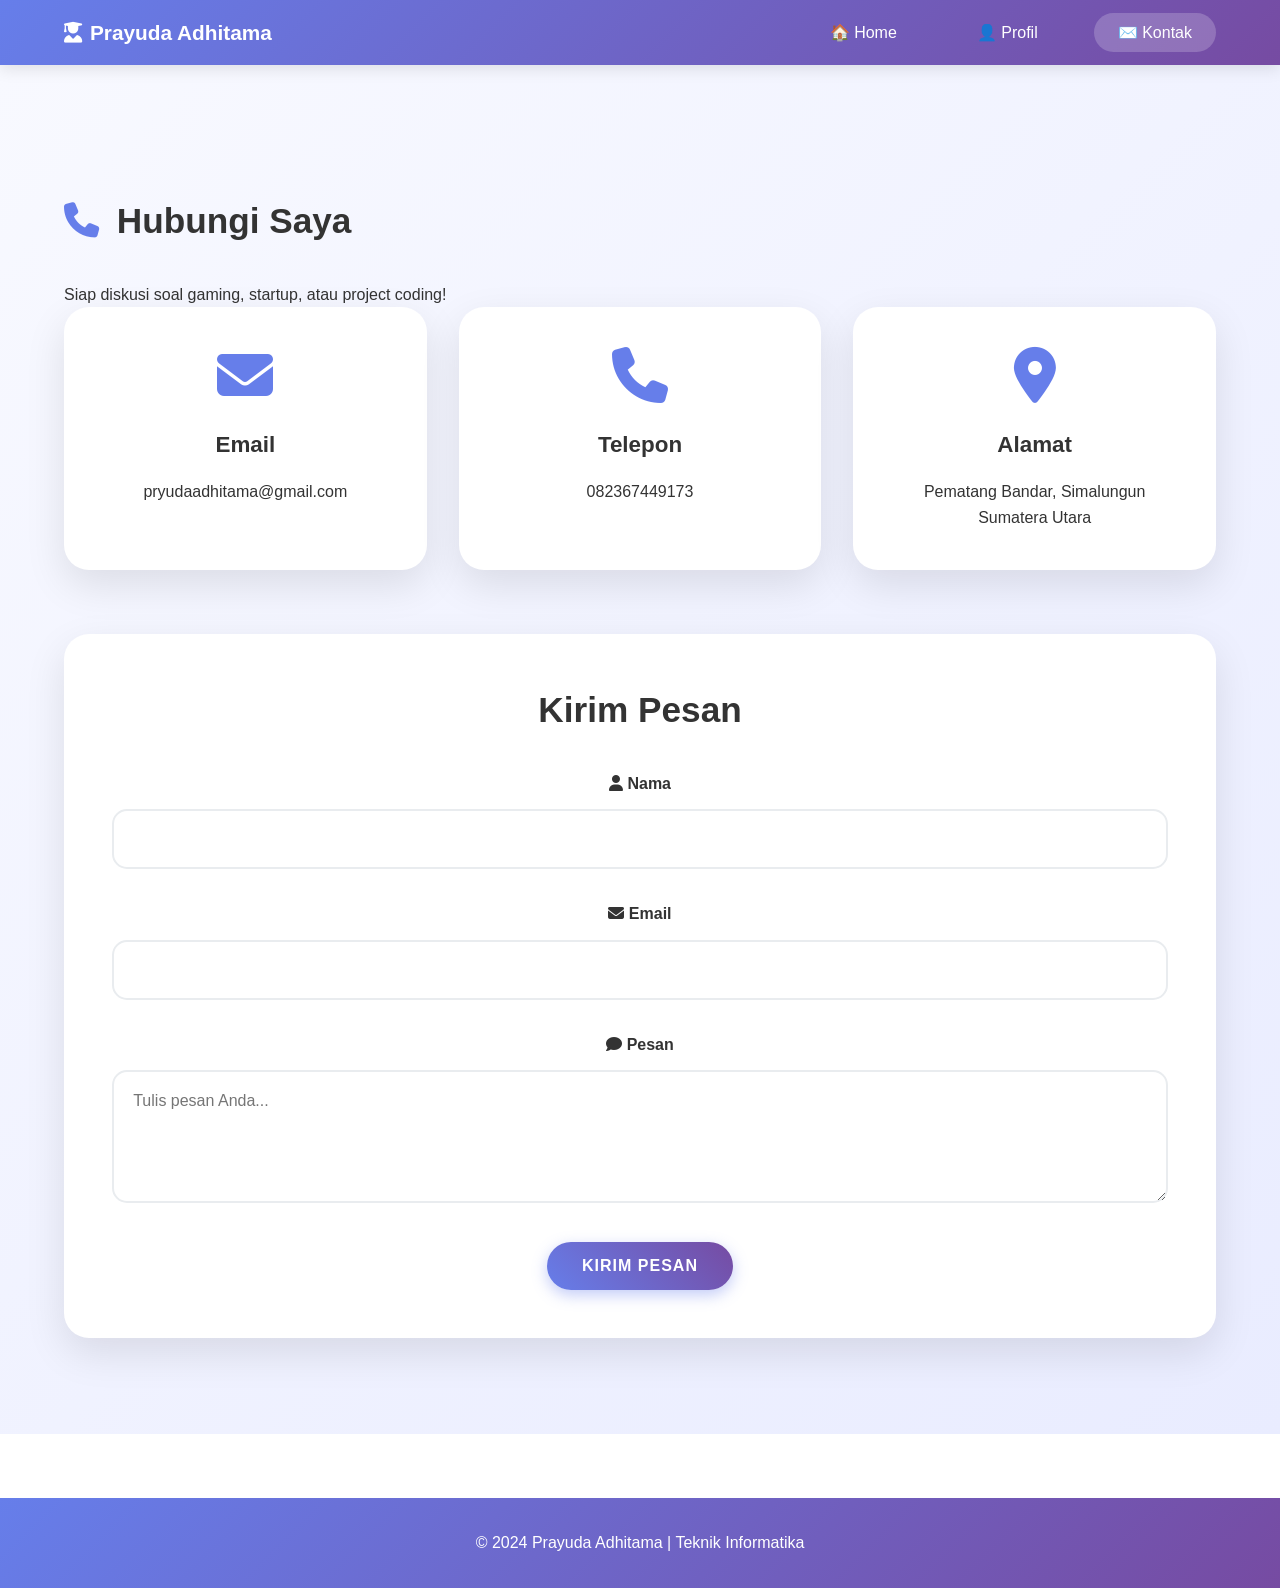
==== kontak.html @ a39aee15 "Add files via upload" ====
<!DOCTYPE html>
<html lang="id">
<head>
    <meta charset="UTF-8">
    <meta name="viewport" content="width=device-width, initial-scale=1.0">
    <title>Kontak - Prayuda Adhitama</title>
    <link rel="stylesheet" href="style.css">
    <link rel="stylesheet" href="https://cdnjs.cloudflare.com/ajax/libs/font-awesome/6.4.0/css/all.min.css">
</head>
<body>
    <!-- HEADER -->
    <header>
        <nav class="navbar">
            <a href="index.html" class="nav-brand">
                <i class="fas fa-user-graduate"></i> Prayuda Adhitama
            </a>
            <ul class="nav-menu">
                <li><a href="index.html" class="nav-link">🏠 Home</a></li>
                <li><a href="profil.html" class="nav-link">👤 Profil</a></li>
                <li><a href="kontak.html" class="nav-link active">✉️ Kontak</a></li>
            </ul>
        </nav>
    </header>

    <!-- MAIN CONTENT -->
    <main class="kontak-main">
        <div class="container">
            <section class="kontak-info">
                <h1><i class="fas fa-phone"></i> Hubungi Saya</h1>
                <p>Siap diskusi soal gaming, startup, atau project coding!</p>

                <div class="info-grid">
                    <div class="info-item">
                        <i class="fas fa-envelope"></i>
                        <h3>Email</h3>
                        <p>pryudaadhitama@gmail.com</p>
                    </div>
                    <div class="info-item">
                        <i class="fas fa-phone"></i>
                        <h3>Telepon</h3>
                        <p>082367449173</p>
                    </div>
                    <div class="info-item">
                        <i class="fas fa-map-marker-alt"></i>
                        <h3>Alamat</h3>
                        <p>Pematang Bandar, Simalungun<br>Sumatera Utara</p>
                    </div>
                </div>
            </section>

            <section class="form-section">
                <h2>Kirim Pesan</h2>
                <form id="kontakForm">
                    <div class="form-group">
                        <label><i class="fas fa-user"></i> Nama</label>
                        <input type="text" name="nama" required>
                    </div>
                    <div class="form-group">
                        <label><i class="fas fa-envelope"></i> Email</label>
                        <input type="email" name="email" required>
                    </div>
                    <div class="form-group">
                        <label><i class="fas fa-comment"></i> Pesan</label>
                        <textarea name="pesan" rows="5" required placeholder="Tulis pesan Anda..."></textarea>
                    </div>
                    <button type="submit" class="btn btn-primary">Kirim Pesan</button>
                </form>
            </section>
        </div>
    </main>

    <!-- FOOTER -->
    <footer>
        <p>&copy; 2024 Prayuda Adhitama | Teknik Informatika</p>
    </footer>

    <script>
        document.getElementById('kontakForm').addEventListener('submit', function(e) {
            e.preventDefault();
            alert('✅ Pesan berhasil dikirim! Saya akan balas dalam 24 jam.');
            this.reset();
        });
    </script>
</body>
</html>
---- style.css ----
/* RESET & BASE */
* {
    margin: 0;
    padding: 0;
    box-sizing: border-box;
}

body {
    font-family: 'Segoe UI', Tahoma, Geneva, Verdana, sans-serif;
    line-height: 1.6;
    color: #333;
    overflow-x: hidden;
}

/* NAVBAR - FIXED & RESPONSIVE */
.navbar {
    background: linear-gradient(135deg, #667eea 0%, #764ba2 100%);
    padding: 1rem 5%;
    display: flex;
    justify-content: space-between;
    align-items: center;
    box-shadow: 0 4px 15px rgba(0,0,0,0.1);
    position: sticky;
    top: 0;
    z-index: 100;
}

.nav-brand {
    color: white !important;
    text-decoration: none;
    font-size: 1.3rem;
    font-weight: bold;
    display: flex;
    align-items: center;
    gap: 0.5rem;
}

.nav-menu {
    display: flex;
    list-style: none;
    gap: 2rem;
}

.nav-link {
    color: white !important;
    text-decoration: none;
    padding: 0.7rem 1.5rem;
    border-radius: 25px;
    transition: all 0.3s ease;
    font-weight: 500;
}

.nav-link:hover,
.nav-link.active {
    background: rgba(255,255,255,0.2);
    transform: translateY(-2px);
}

/* HERO SECTION */
.hero {
    min-height: 100vh;
    background: linear-gradient(135deg, #f5f7fa 0%, #c3cfe2 100%);
    display: flex;
    align-items: center;
    justify-content: center;
    padding: 2rem 5%;
}

.hero-content {
    display: grid;
    grid-template-columns: 1fr 1fr;
    gap: 4rem;
    max-width: 1200px;
    align-items: center;
    animation: fadeIn 1s ease-out;
}

@keyframes fadeIn {
    from { opacity: 0; transform: translateY(30px); }
    to { opacity: 1; transform: translateY(0); }
}

.profile-img, .profile-img-large {
    width: 300px;
    height: 300px;
    border-radius: 50%;
    object-fit: cover;
    box-shadow: 0 20px 40px rgba(0,0,0,0.2);
    transition: all 0.3s ease;
    border: 5px solid white;
}

.profile-img-large {
    width: 250px;
    height: 250px;
    border-radius: 20px;
}

.profile-img:hover {
    transform: scale(1.05) rotate(2deg);
}

.hero-text h1 {
    font-size: 3rem;
    margin-bottom: 1rem;
    color: #333;
}

.hero-text h1 span {
    background: linear-gradient(45deg, #667eea, #764ba2);
    -webkit-background-clip: text;
    -webkit-text-fill-color: transparent;
    background-clip: text;
}

.hero-text h2 {
    font-size: 1.5rem;
    color: #666;
    margin-bottom: 1rem;
}

.hero-text small {
    font-size: 1rem;
    color: #999;
}

.hero-buttons {
    display: flex;
    gap: 1rem;
    margin-top: 2rem;
    flex-wrap: wrap;
}

/* BUTTONS */
.btn {
    padding: 15px 35px;
    border: none;
    border-radius: 30px;
    font-size: 1rem;
    font-weight: 600;
    text-decoration: none;
    display: inline-block;
    cursor: pointer;
    transition: all 0.3s ease;
    text-transform: uppercase;
    letter-spacing: 1px;
    position: relative;
    overflow: hidden;
}

.btn-primary {
    background: linear-gradient(45deg, #667eea, #764ba2);
    color: white;
    box-shadow: 0 5px 15px rgba(102,126,234,0.4);
}

.btn-primary:hover {
    transform: translateY(-3px);
    box-shadow: 0 15px 30px rgba(102,126,234,0.6);
}

.btn-secondary {
    background: transparent;
    color: #667eea;
    border: 2px solid #667eea;
}

.btn-secondary:hover {
    background: #667eea;
    color: white;
    transform: translateY(-3px);
}

.btn-full {
    width: 100%;
}

/* MAIN CONTAINER */
.profil-main, .kontak-main {
    padding: 8rem 5% 3rem;
    background: linear-gradient(135deg, #f8f9ff 0%, #e9ecff 100%);
    min-height: 100vh;
}

.container {
    max-width: 1200px;
    margin: 0 auto;
}

/* PROFIL HEADER */
.profil-header {
    display: flex;
    align-items: center;
    gap: 3rem;
    margin-bottom: 4rem;
    background: white;
    padding: 3rem;
    border-radius: 25px;
    box-shadow: 0 15px 40px rgba(0,0,0,0.1);
}

.profil-info h1 {
    font-size: 2.8rem;
    margin-bottom: 1.5rem;
    color: #333;
}

.info-badges {
    display: flex;
    gap: 1rem;
    flex-wrap: wrap;
}

.badge {
    background: #e9ecef;
    padding: 0.7rem 1.5rem;
    border-radius: 30px;
    font-weight: 600;
    font-size: 0.95rem;
    box-shadow: 0 3px 10px rgba(0,0,0,0.1);
}

.badge.primary {
    background: linear-gradient(45deg, #667eea, #764ba2);
    color: white;
}

/* SECTIONS */
.about-section, .form-section {
    background: white;
    padding: 3rem;
    border-radius: 25px;
    margin-bottom: 3rem;
    box-shadow: 0 15px 40px rgba(0,0,0,0.1);
    text-align: center;
}

.about-section h2, .form-section h2, .kontak-info h1 {
    font-size: 2.2rem;
    margin-bottom: 2rem;
    color: #333;
}

.about-section h2 i, .form-section h2 i, .kontak-info h1 i {
    color: #667eea;
    margin-right: 0.5rem;
}

/* HOBI-CITA CARDS */
.hobi-cita {
    display: grid;
    grid-template-columns: repeat(auto-fit, minmax(350px, 1fr));
    gap: 2rem;
    margin-bottom: 3rem;
}

.card {
    background: white;
    padding: 3rem 2.5rem;
    border-radius: 25px;
    text-align: center;
    box-shadow: 0 15px 40px rgba(0,0,0,0.1);
    transition: all 0.3s ease;
}

.card:hover {
    transform: translateY(-15px);
    box-shadow: 0 25px 50px rgba(0,0,0,0.15);
}

.card-icon {
    width: 90px;
    height: 90px;
    background: linear-gradient(45deg, #667eea, #764ba2);
    border-radius: 50%;
    display: flex;
    align-items: center;
    justify-content: center;
    margin: 0 auto 1.5rem;
    font-size: 2.2rem;
    color: white;
    box-shadow: 0 10px 25px rgba(102,126,234,0.4);
}

.card h3 {
    font-size: 1.6rem;
    margin-bottom: 1.5rem;
    color: #333;
}

.card ul {
    list-style: none;
    text-align: left;
}

.card li {
    padding: 0.8rem 0;
    color: #666;
    font-size: 1.1rem;
    border-left: 3px solid #e9ecef;
    padding-left: 1rem;
    margin-bottom: 0.5rem;
}

/* KONTAK INFO GRID */
.info-grid {
    display: grid;
    grid-template-columns: repeat(auto-fit, minmax(300px, 1fr));
    gap: 2rem;
    margin-bottom: 4rem;
}

.info-item {
    background: white;
    padding: 2.5rem 2rem;
    border-radius: 25px;
    text-align: center;
    box-shadow: 0 15px 40px rgba(0,0,0,0.1);
    transition: all 0.3s ease;
}

.info-item:hover {
    transform: translateY(-10px);
    box-shadow: 0 25px 50px rgba(0,0,0,0.15);
}

.info-item i {
    font-size: 3.5rem;
    color: #667eea;
    margin-bottom: 1.5rem;
    display: block;
}

.info-item h3 {
    font-size: 1.4rem;
    margin-bottom: 1rem;
    color: #333;
}

/* FORM STYLES */
.form-group {
    margin-bottom: 2rem;
}

.form-group label {
    display: block;
    margin-bottom: 0.8rem;
    font-weight: 600;
    color: #333;
    font-size: 1rem;
}

.form-group input,
.form-group textarea {
    width: 100%;
    padding: 1.2rem;
    border: 2px solid #e9ecef;
    border-radius: 15px;
    font-size: 1rem;
    font-family: inherit;
    transition: all 0.3s ease;
}

.form-group input:focus,
.form-group textarea:focus {
    outline: none;
    border-color: #667eea;
    box-shadow: 0 0 0 3px rgba(102,126,234,0.1);
    transform: translateY(-2px);
}

.form-group textarea {
    resize: vertical;
    min-height: 120px;
}

/* FOOTER */
footer {
    background: linear-gradient(135deg, #667eea 0%, #764ba2 100%);
    color: white;
    text-align: center;
    padding: 2rem 5%;
    margin-top: 4rem;
}

/* RESPONSIVE DESIGN */
@media (max-width: 768px) {
    .navbar {
        flex-direction: column;
        gap: 1rem;
        padding: 1rem 2rem;
    }
    
    .nav-menu {
        gap: 1rem;
    }
    
    .hero-content {
        grid-template-columns: 1fr;
        text-align: center;
        gap: 2rem;
    }
    
    .profile-img {
        width: 250px;
        height: 250px;
    }
    
    .hero-text h1 {
        font-size: 2.2rem;
    }
    
    .profil-header {
        flex-direction: column;
        text-align: center;
        gap: 2rem;
    }
    
    .hobi-cita {
        grid-template-columns: 1fr;
    }
    
    .info-grid {
        grid-template-columns: 1fr;
    }
    
    .hero-buttons {
        flex-direction: column;
        align-items: center;
    }
    
    .profil-main, .kontak-main {
        padding: 4rem 2rem 2rem;
    }
}

@media (max-width: 480px) {
    .hero-text h1 {
        font-size: 1.8rem;
    }
    
    .card {
        padding: 2rem 1.5rem;
    }
}
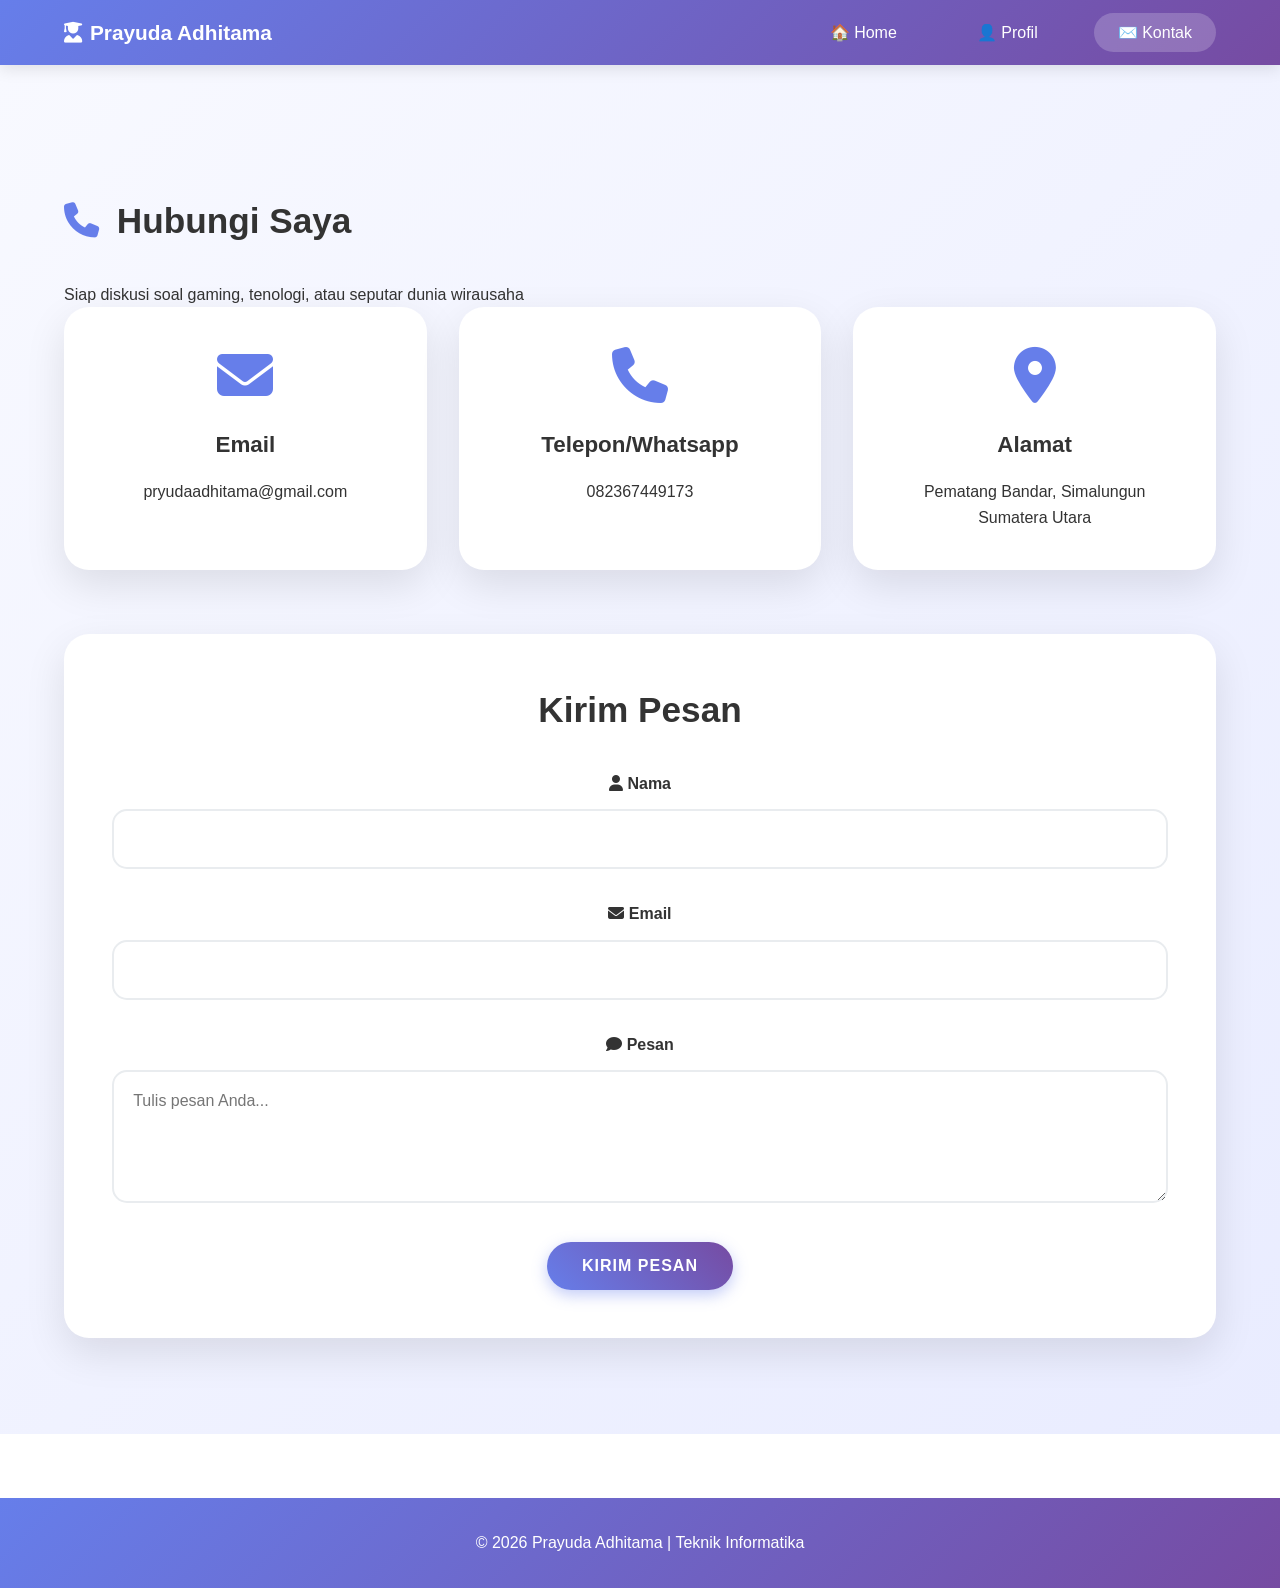
==== commit d19fb9f3: "kontak.html" ====
--- a/kontak.html
+++ b/kontak.html
@@ -27,7 +27,7 @@
         <div class="container">
             <section class="kontak-info">
                 <h1><i class="fas fa-phone"></i> Hubungi Saya</h1>
-                <p>Siap diskusi soal gaming, startup, atau project coding!</p>
+                <p>Siap diskusi soal gaming, tenologi, atau seputar dunia wirausaha</p>
 
                 <div class="info-grid">
                     <div class="info-item">
@@ -37,7 +37,7 @@
                     </div>
                     <div class="info-item">
                         <i class="fas fa-phone"></i>
-                        <h3>Telepon</h3>
+                        <h3>Telepon/Whatsapp</h3>
                         <p>082367449173</p>
                     </div>
                     <div class="info-item">
@@ -71,7 +71,7 @@
 
     <!-- FOOTER -->
     <footer>
-        <p>&copy; 2024 Prayuda Adhitama | Teknik Informatika</p>
+        <p>&copy; 2026 Prayuda Adhitama | Teknik Informatika</p>
     </footer>
 
     <script>
@@ -82,4 +82,4 @@
         });
     </script>
 </body>
-</html>+</html>
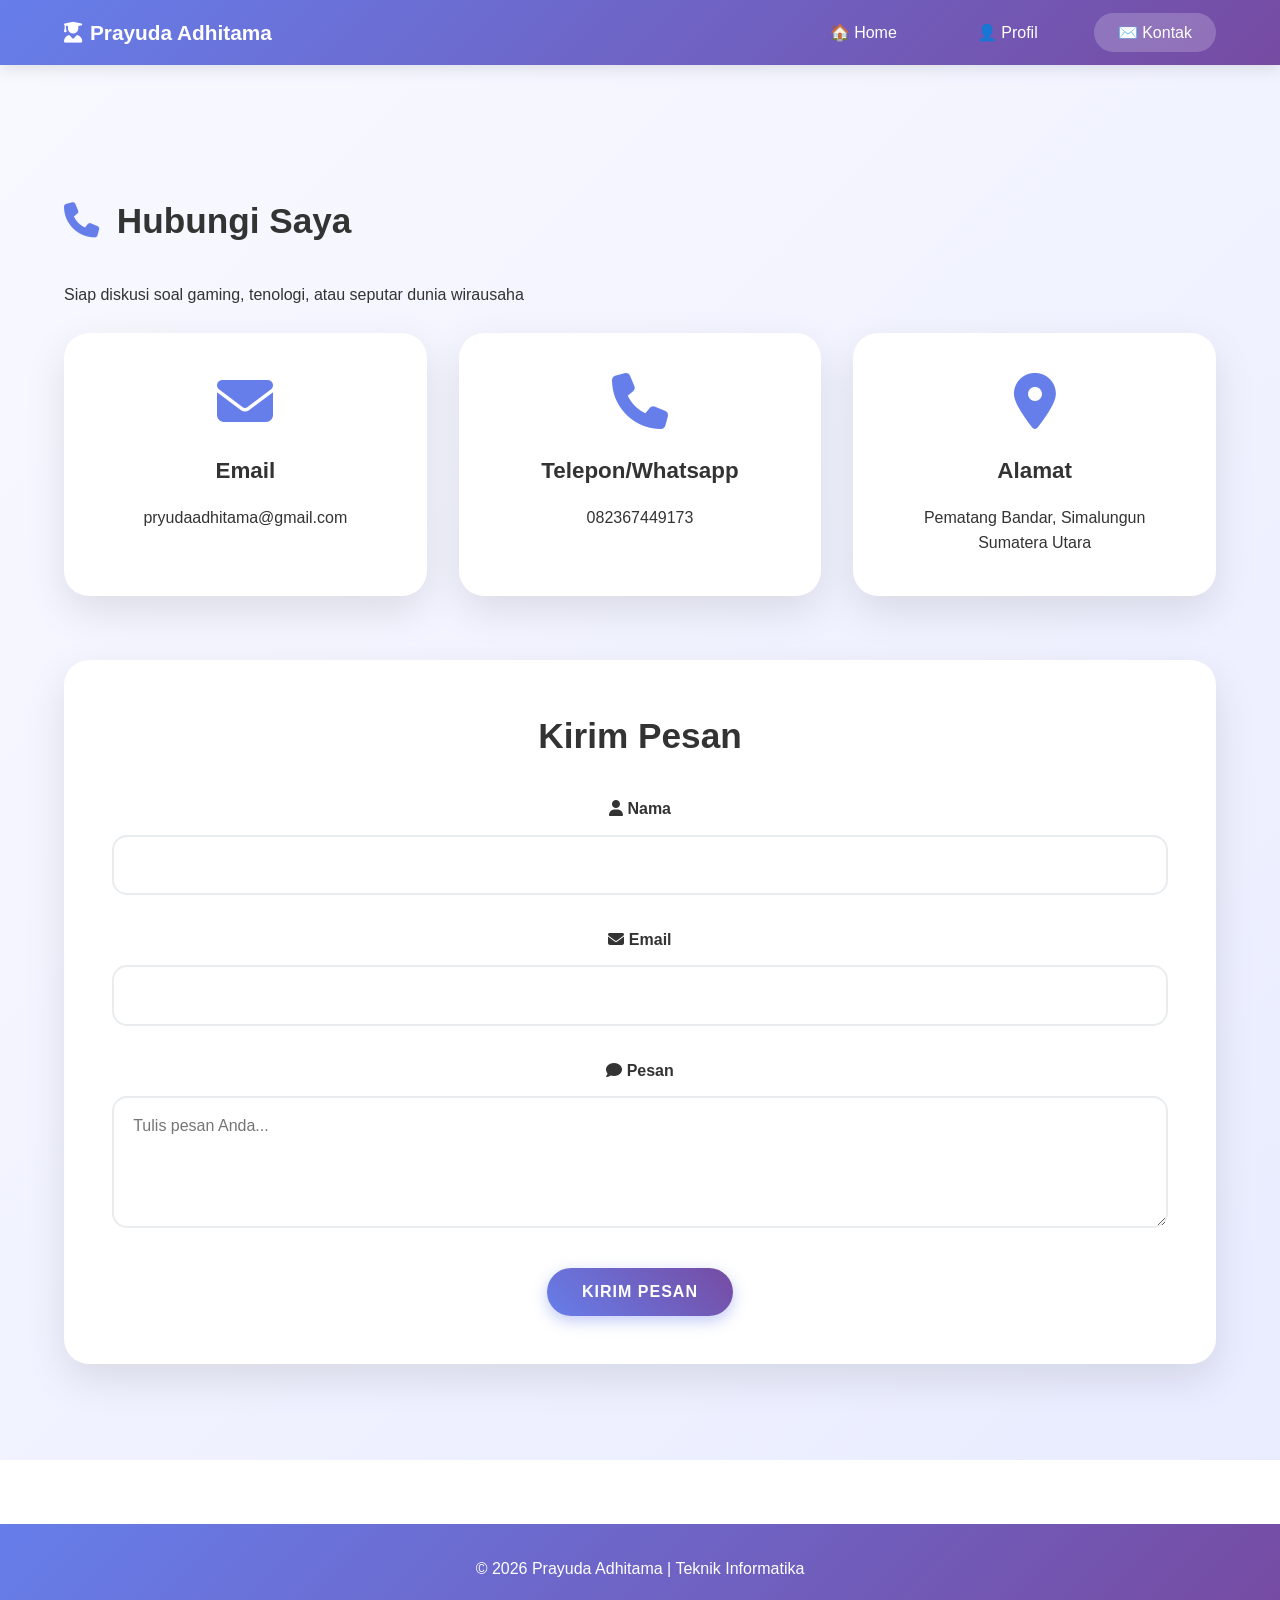
==== commit 6407ef5b: "kontak.html" ====
--- a/kontak.html
+++ b/kontak.html
@@ -27,7 +27,7 @@
         <div class="container">
             <section class="kontak-info">
                 <h1><i class="fas fa-phone"></i> Hubungi Saya</h1>
-                <p>Siap diskusi soal gaming, tenologi, atau seputar dunia wirausaha</p>
+                <p>Siap diskusi soal gaming, tenologi, atau seputar dunia wirausaha</p><br>
 
                 <div class="info-grid">
                     <div class="info-item">
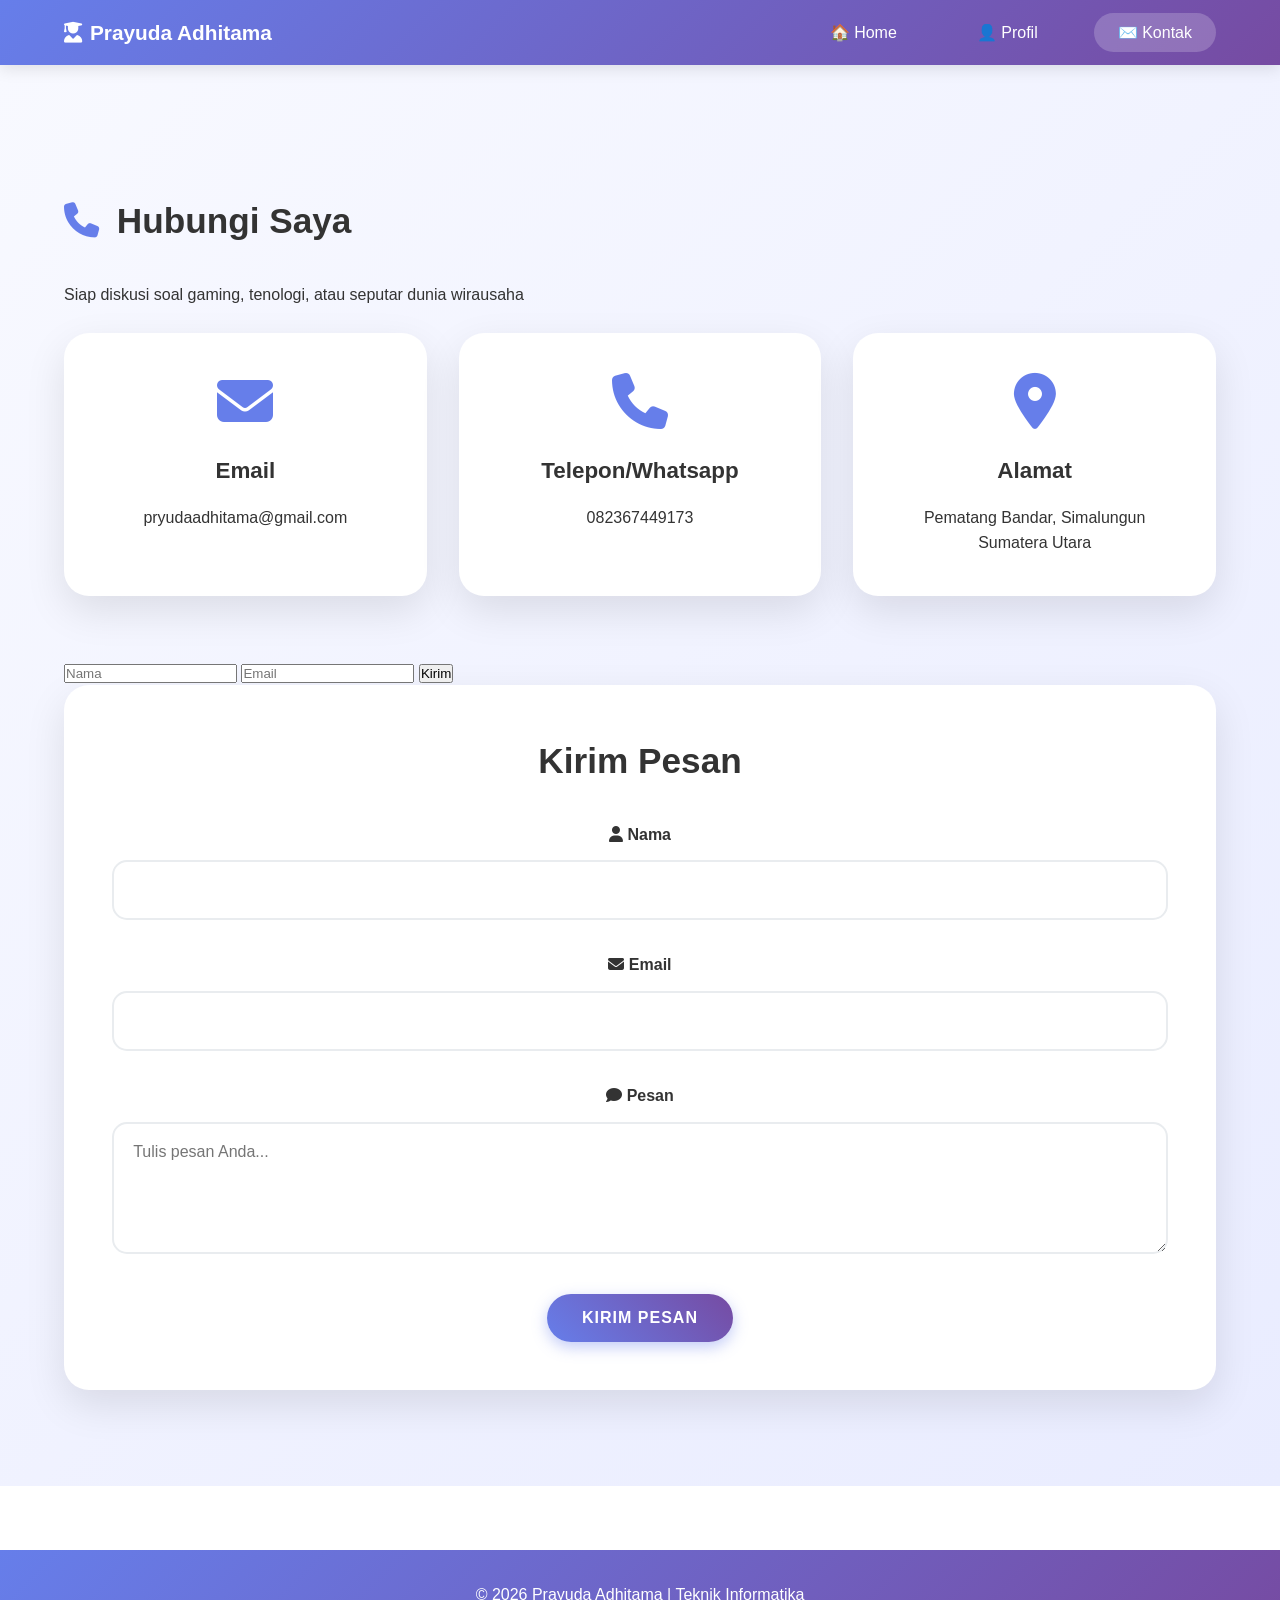
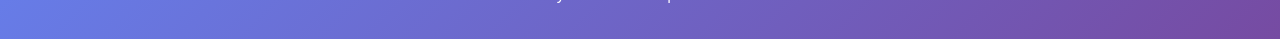
==== commit c7112215: "kontak.html" ====
--- a/kontak.html
+++ b/kontak.html
@@ -47,7 +47,11 @@
                     </div>
                 </div>
             </section>
-
+<form id="contactForm">
+  <input type="text" id="nama" placeholder="Nama">
+  <input type="email" id="email" placeholder="Email">
+  <button type="submit">Kirim</button>
+</form>
             <section class="form-section">
                 <h2>Kirim Pesan</h2>
                 <form id="kontakForm">
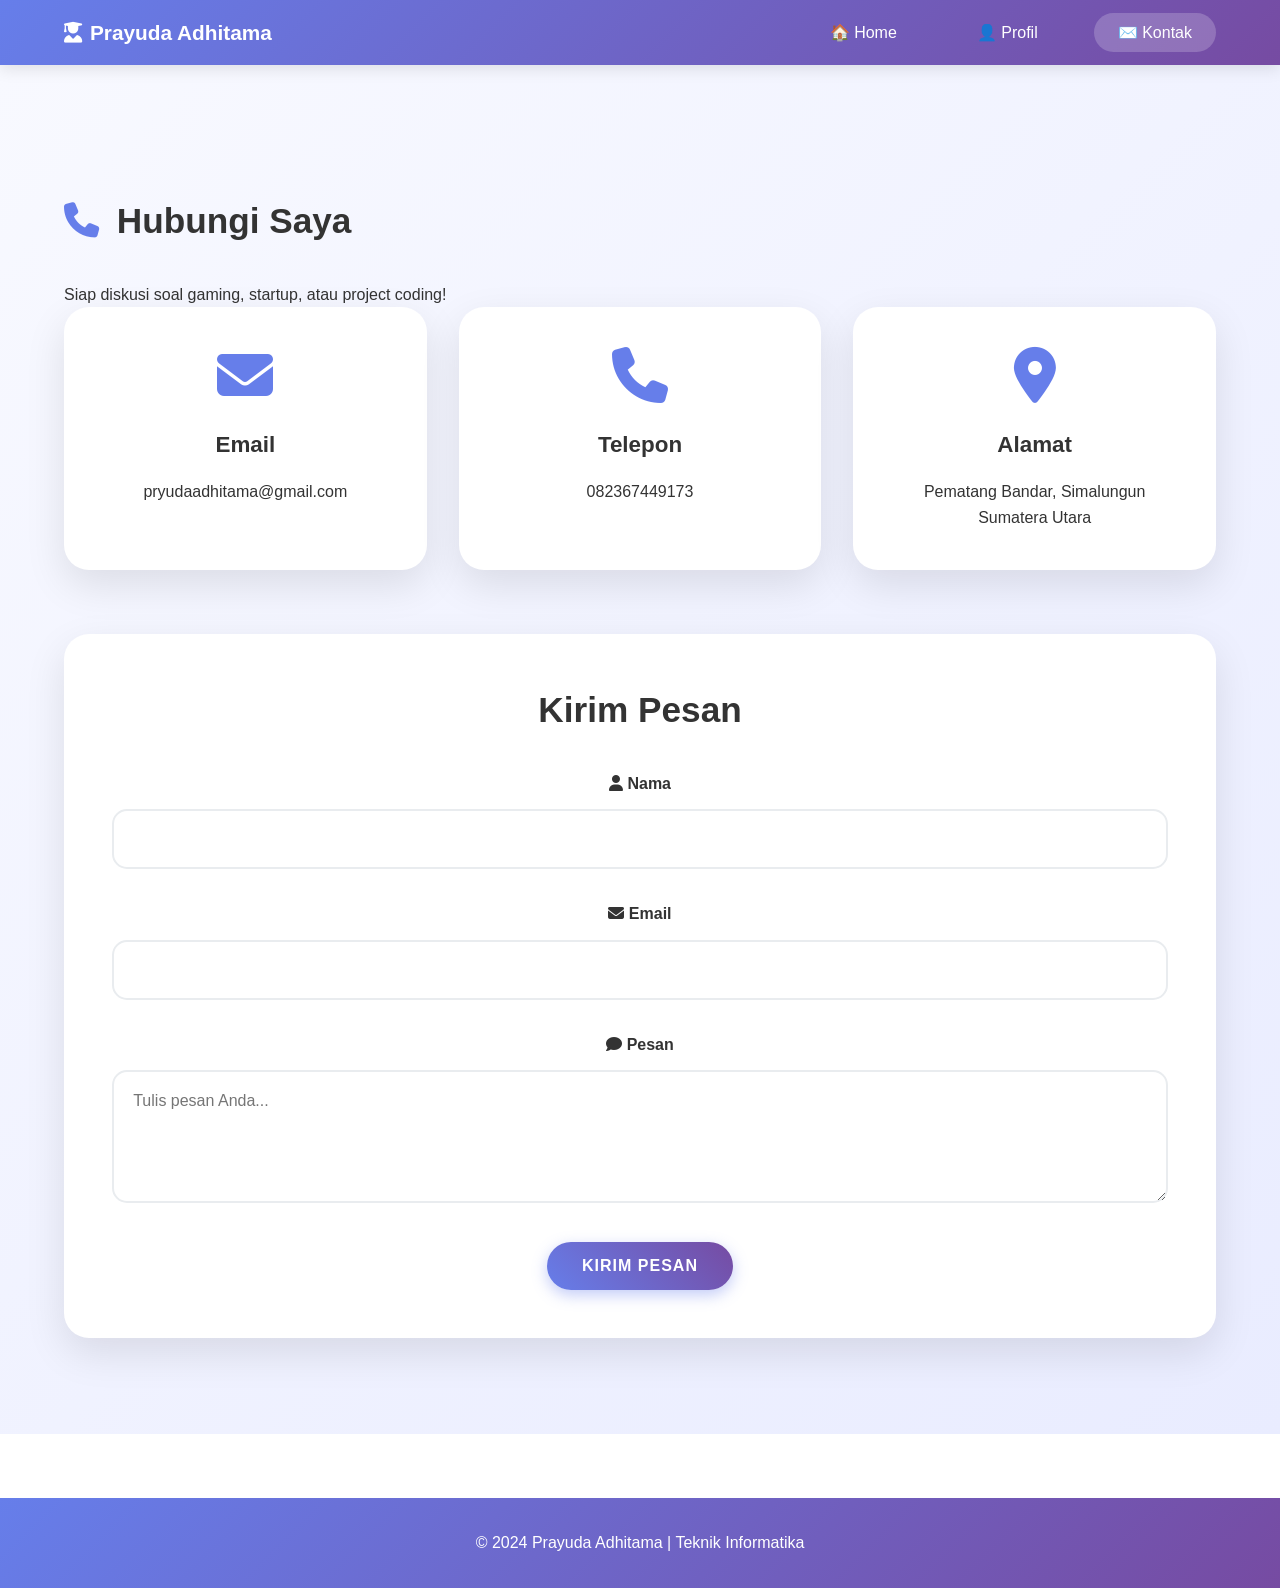
==== commit 81988b5d: "Revise contact page content and form Updated contact information and message section." ====
--- a/kontak.html
+++ b/kontak.html
@@ -27,7 +27,7 @@
         <div class="container">
             <section class="kontak-info">
                 <h1><i class="fas fa-phone"></i> Hubungi Saya</h1>
-                <p>Siap diskusi soal gaming, tenologi, atau seputar dunia wirausaha</p><br>
+                <p>Siap diskusi soal gaming, startup, atau project coding!</p>
 
                 <div class="info-grid">
                     <div class="info-item">
@@ -37,7 +37,7 @@
                     </div>
                     <div class="info-item">
                         <i class="fas fa-phone"></i>
-                        <h3>Telepon/Whatsapp</h3>
+                        <h3>Telepon</h3>
                         <p>082367449173</p>
                     </div>
                     <div class="info-item">
@@ -47,11 +47,7 @@
                     </div>
                 </div>
             </section>
-<form id="contactForm">
-  <input type="text" id="nama" placeholder="Nama">
-  <input type="email" id="email" placeholder="Email">
-  <button type="submit">Kirim</button>
-</form>
+
             <section class="form-section">
                 <h2>Kirim Pesan</h2>
                 <form id="kontakForm">
@@ -75,7 +71,7 @@
 
     <!-- FOOTER -->
     <footer>
-        <p>&copy; 2026 Prayuda Adhitama | Teknik Informatika</p>
+        <p>&copy; 2024 Prayuda Adhitama | Teknik Informatika</p>
     </footer>
 
     <script>
